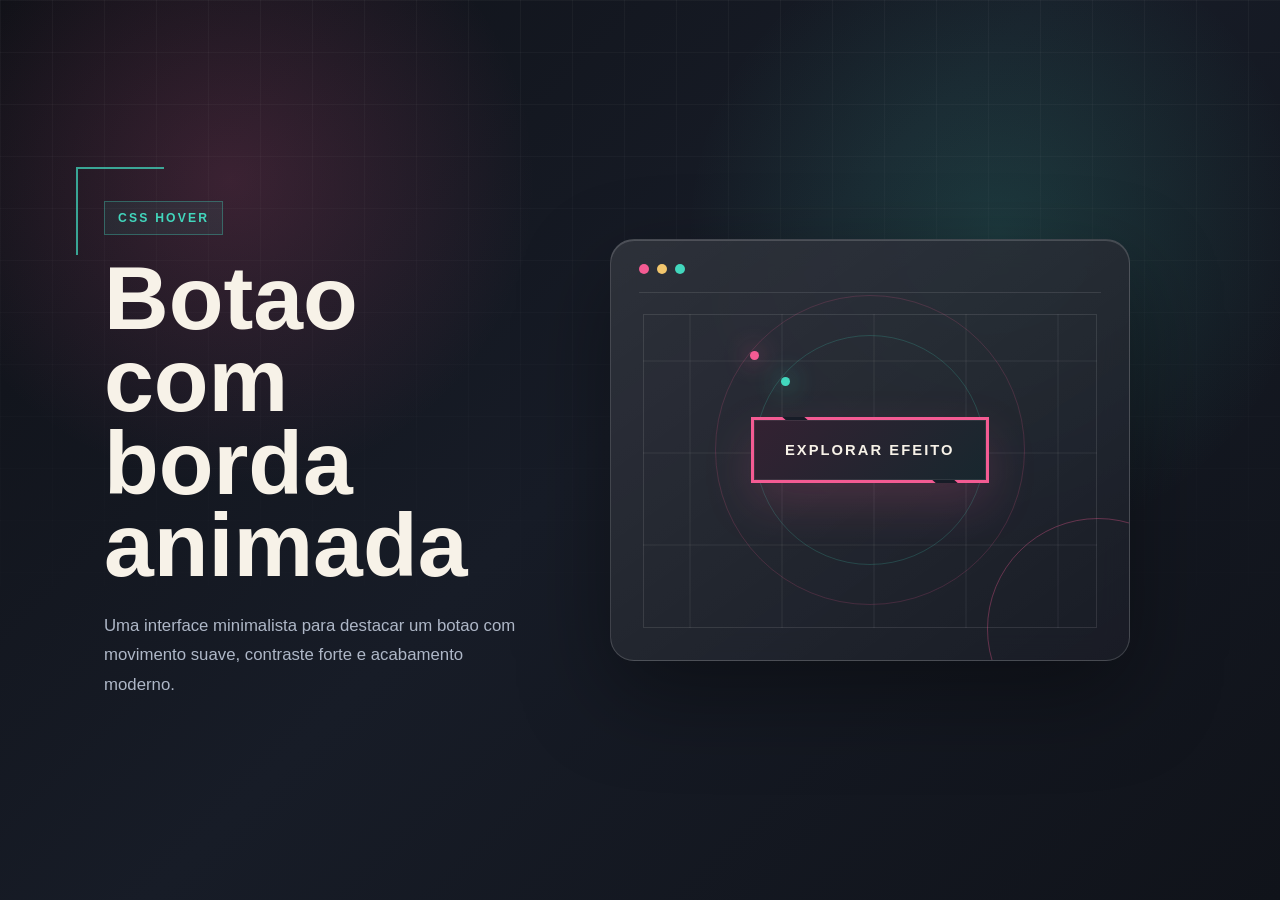
==== dia 04/index.html @ 3b8fbe04 "Add files via upload" ====
<!DOCTYPE html>
<html lang="pt-br">
<head>
    <meta charset="UTF-8">
    <meta name="viewport" content="width=device-width, initial-scale=1.0">
    <meta name="description" content="Botao com efeito de borda animada no hover.">
    <meta name="author" content="Milena Carecho">
    <title>Botao com efeito hover</title>
    <link rel="stylesheet" type="text/css" href="style.css">
</head>
<body>
    <main class="page" aria-label="Botao com borda animada">
        <section class="hero">
            <p class="tag">CSS Hover</p>
            <h1>Botao com borda animada</h1>
            <p class="description">
                Uma interface minimalista para destacar um botao com movimento suave, contraste forte e acabamento moderno.
            </p>
        </section>

        <section class="preview" aria-label="Area de demonstracao do botao">
            <div class="preview-header" aria-hidden="true">
                <span></span>
                <span></span>
                <span></span>
            </div>

            <div class="button-frame">
                <span class="orbit orbit-one" aria-hidden="true"></span>
                <span class="orbit orbit-two" aria-hidden="true"></span>
                <button class="btn" type="button">Explorar efeito</button>
            </div>
        </section>
    </main>
</body>
</html>
---- dia 04/style.css ----
:root {
    --bg: #0f1117;
    --panel: rgba(20, 24, 34, 0.82);
    --panel-light: rgba(255, 255, 255, 0.08);
    --text: #f7f2e8;
    --muted: #aeb7c7;
    --accent: #f45b93;
    --accent-2: #42d7bd;
    --line: rgba(255, 255, 255, 0.16);
}

* {
    box-sizing: border-box;
    margin: 0;
    padding: 0;
}

body {
    min-height: 100vh;
    font-family: Arial, Helvetica, sans-serif;
    color: var(--text);
    background:
        radial-gradient(circle at 18% 20%, rgba(244, 91, 147, 0.18), transparent 24%),
        radial-gradient(circle at 78% 26%, rgba(66, 215, 189, 0.16), transparent 26%),
        linear-gradient(135deg, #0f1117 0%, #171c27 48%, #10131a 100%);
}

body::before {
    position: fixed;
    inset: 0;
    content: "";
    pointer-events: none;
    background:
        linear-gradient(90deg, rgba(255, 255, 255, 0.045) 1px, transparent 1px),
        linear-gradient(rgba(255, 255, 255, 0.045) 1px, transparent 1px);
    background-size: 52px 52px;
    mask-image: linear-gradient(to bottom, rgba(0, 0, 0, 0.82), transparent 78%);
}

.page {
    position: relative;
    display: grid;
    min-height: 100vh;
    grid-template-columns: minmax(280px, 0.9fr) minmax(320px, 520px);
    align-items: center;
    gap: clamp(42px, 7vw, 110px);
    width: min(1120px, 100%);
    margin: 0 auto;
    padding: 56px 24px;
}

.hero {
    position: relative;
}

.hero::before {
    position: absolute;
    top: -34px;
    left: -28px;
    width: 86px;
    height: 86px;
    content: "";
    border-top: 2px solid var(--accent-2);
    border-left: 2px solid var(--accent-2);
    opacity: 0.74;
}

.tag {
    width: fit-content;
    margin-bottom: 22px;
    padding: 9px 13px;
    border: 1px solid rgba(66, 215, 189, 0.34);
    color: var(--accent-2);
    background: rgba(66, 215, 189, 0.08);
    font-size: 0.76rem;
    font-weight: 800;
    letter-spacing: 0.18em;
    text-transform: uppercase;
}

h1 {
    max-width: 560px;
    font-size: clamp(3rem, 7vw, 6.4rem);
    line-height: 0.92;
    letter-spacing: 0;
}

.description {
    max-width: 440px;
    margin-top: 24px;
    color: var(--muted);
    font-size: 1.05rem;
    line-height: 1.75;
}

.preview {
    position: relative;
    min-height: 420px;
    overflow: hidden;
    border: 1px solid var(--line);
    border-radius: 24px;
    background:
        linear-gradient(145deg, rgba(255, 255, 255, 0.11), rgba(255, 255, 255, 0.025)),
        var(--panel);
    box-shadow:
        0 34px 90px rgba(0, 0, 0, 0.36),
        inset 0 1px 0 rgba(255, 255, 255, 0.16);
    backdrop-filter: blur(14px);
}

.preview::before,
.preview::after {
    position: absolute;
    content: "";
    pointer-events: none;
}

.preview::before {
    inset: 74px 32px 32px;
    border: 1px solid rgba(255, 255, 255, 0.1);
    background:
        linear-gradient(90deg, transparent 49%, rgba(255, 255, 255, 0.08) 50%, transparent 51%),
        linear-gradient(transparent 49%, rgba(255, 255, 255, 0.08) 50%, transparent 51%);
    background-size: 92px 92px;
}

.preview::after {
    right: -80px;
    bottom: -80px;
    width: 220px;
    height: 220px;
    border: 1px solid rgba(244, 91, 147, 0.34);
    border-radius: 50%;
}

.preview-header {
    position: absolute;
    top: 24px;
    left: 28px;
    right: 28px;
    display: flex;
    gap: 8px;
    padding-bottom: 18px;
    border-bottom: 1px solid rgba(255, 255, 255, 0.1);
}

.preview-header span {
    width: 10px;
    height: 10px;
    border-radius: 50%;
    background: rgba(255, 255, 255, 0.26);
}

.preview-header span:first-child {
    background: var(--accent);
}

.preview-header span:nth-child(2) {
    background: #f2c66d;
}

.preview-header span:last-child {
    background: var(--accent-2);
}

.button-frame {
    position: relative;
    display: grid;
    min-height: 420px;
    place-items: center;
    isolation: isolate;
}

.orbit {
    position: absolute;
    border: 1px solid rgba(255, 255, 255, 0.13);
    border-radius: 50%;
    pointer-events: none;
}

.orbit-one {
    width: 230px;
    height: 230px;
    border-color: rgba(66, 215, 189, 0.2);
    animation: spin 12s linear infinite;
}

.orbit-two {
    width: 310px;
    height: 310px;
    border-color: rgba(244, 91, 147, 0.18);
    animation: spin 18s linear infinite reverse;
}

.orbit::before {
    position: absolute;
    top: 18%;
    left: 11%;
    width: 9px;
    height: 9px;
    content: "";
    border-radius: 50%;
    background: currentColor;
    box-shadow: 0 0 24px currentColor;
}

.orbit-one::before {
    color: var(--accent-2);
}

.orbit-two::before {
    color: var(--accent);
}

.btn {
    position: relative;
    z-index: 2;
    min-width: 238px;
    min-height: 66px;
    padding: 0 30px;
    border: 3px solid var(--accent);
    color: var(--text);
    background:
        linear-gradient(135deg, rgba(244, 91, 147, 0.14), rgba(66, 215, 189, 0.08)),
        #141822;
    box-shadow:
        0 20px 48px rgba(244, 91, 147, 0.18),
        inset 0 0 0 1px rgba(255, 255, 255, 0.08);
    cursor: pointer;
    font-size: 0.92rem;
    font-weight: 800;
    letter-spacing: 0.14em;
    text-transform: uppercase;
    transition:
        color 0.35s ease,
        border-color 0.35s ease,
        box-shadow 0.35s ease,
        transform 0.35s ease,
        background 0.35s ease;
}

.btn::before,
.btn::after {
    position: absolute;
    width: 22px;
    height: 3px;
    content: "";
    background: #171c27;
    transform: skewX(48deg);
    transition:
        left 0.45s ease,
        right 0.45s ease,
        width 0.45s ease;
}

.btn::before {
    top: -3px;
    left: 13%;
}

.btn::after {
    right: 13%;
    bottom: -3px;
}

.btn:hover,
.btn:focus-visible {
    color: #10131a;
    border-color: var(--accent-2);
    background:
        linear-gradient(135deg, rgba(66, 215, 189, 0.96), rgba(247, 242, 232, 0.92));
    box-shadow:
        0 24px 58px rgba(66, 215, 189, 0.24),
        0 0 0 8px rgba(66, 215, 189, 0.08);
    transform: translateY(-5px);
}

.btn:hover::before,
.btn:focus-visible::before {
    left: 78%;
    width: 28px;
}

.btn:hover::after,
.btn:focus-visible::after {
    right: 78%;
    width: 28px;
}

.btn:focus-visible {
    outline: 3px solid rgba(244, 91, 147, 0.76);
    outline-offset: 8px;
}

@keyframes spin {
    to {
        transform: rotate(360deg);
    }
}

@media (max-width: 820px) {
    .page {
        grid-template-columns: 1fr;
        gap: 34px;
        padding: 42px 18px;
    }

    .hero::before {
        left: 0;
    }

    .preview,
    .button-frame {
        min-height: 340px;
    }

    h1 {
        font-size: clamp(2.7rem, 14vw, 4.8rem);
    }
}

@media (max-width: 430px) {
    .btn {
        min-width: 210px;
        font-size: 0.82rem;
        letter-spacing: 0.1em;
    }

    .orbit-one {
        width: 205px;
        height: 205px;
    }

    .orbit-two {
        width: 270px;
        height: 270px;
    }
}
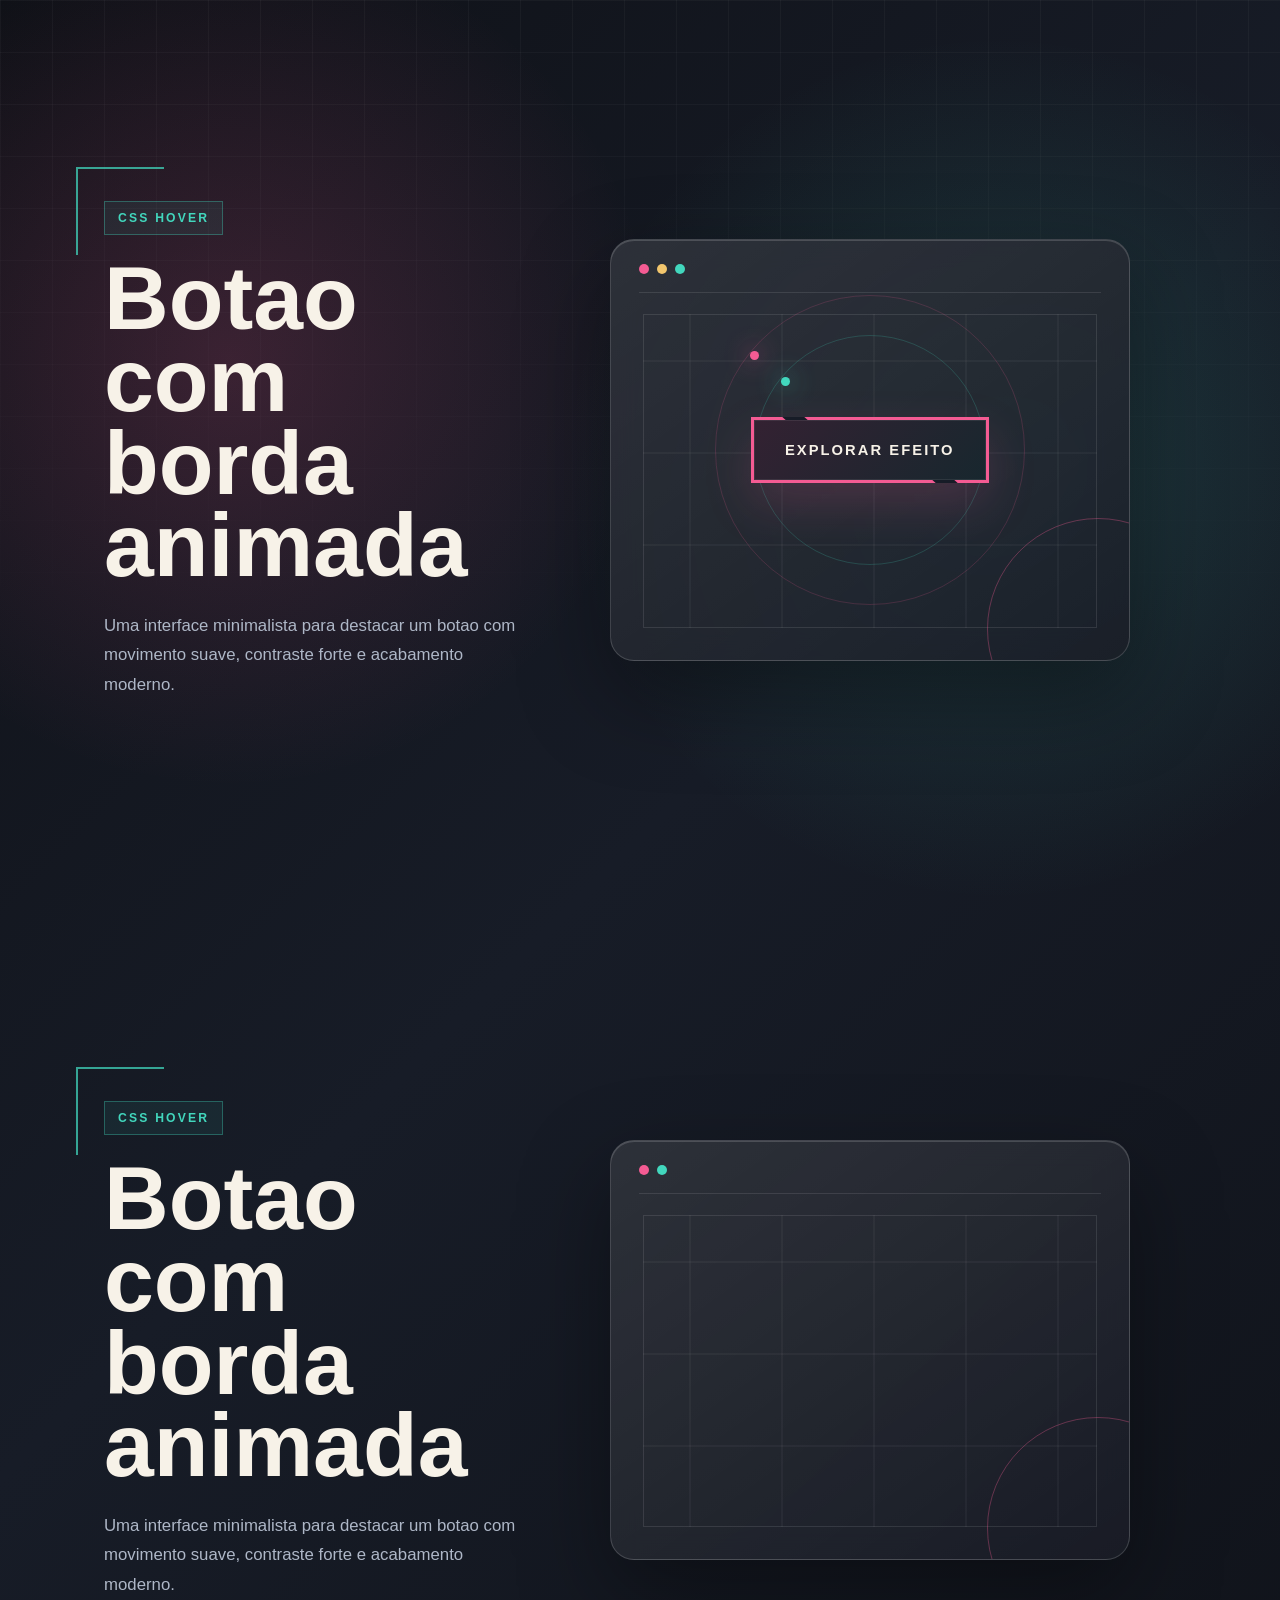
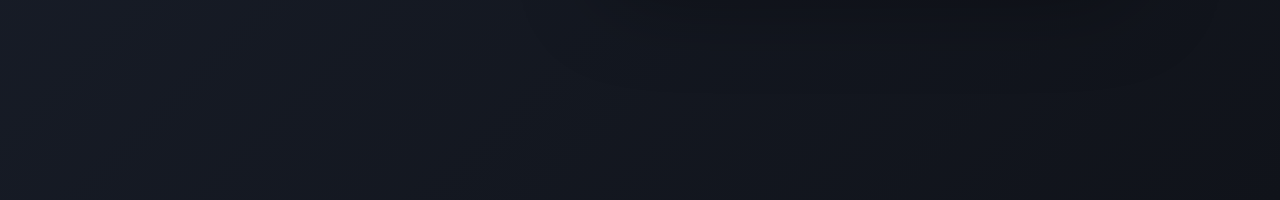
==== commit 3a1ec82f: "Atualizar o index.html" ====
--- a/dia 04/index.html
+++ b/dia 04/index.html
@@ -34,3 +34,28 @@
     </main>
 </body>
 </html>
+<!DOCTYPE html>
+<html lang="pt-br">
+<head>
+    <meta charset="UTF-8">
+    <meta name="viewport" content="width=device-width, initial-scale=1.0">
+    <meta name="description" content="Botao com efeito de borda animada no hover.">
+    <meta name="author" content="Milena Carecho">
+    <title>Botao com efeito hover</title>
+    <link rel="stylesheet" type="text/css" href="style.css">
+</head>
+<body>
+    <main class="page" aria-label="Botao com borda animada">
+        <section class="hero">
+            <p class="tag">CSS Hover</p>
+            <h1>Botao com borda animada</h1>
+            <p class="description">
+                Uma interface minimalista para destacar um botao com movimento suave, contraste forte e acabamento moderno.
+            </p>
+        </section>
+
+        <section class="preview" aria-label="Area de demonstracao do botao">
+            <div class="preview-header" aria-hidden="true">
+                <span></span>
+                <span></span>
+
